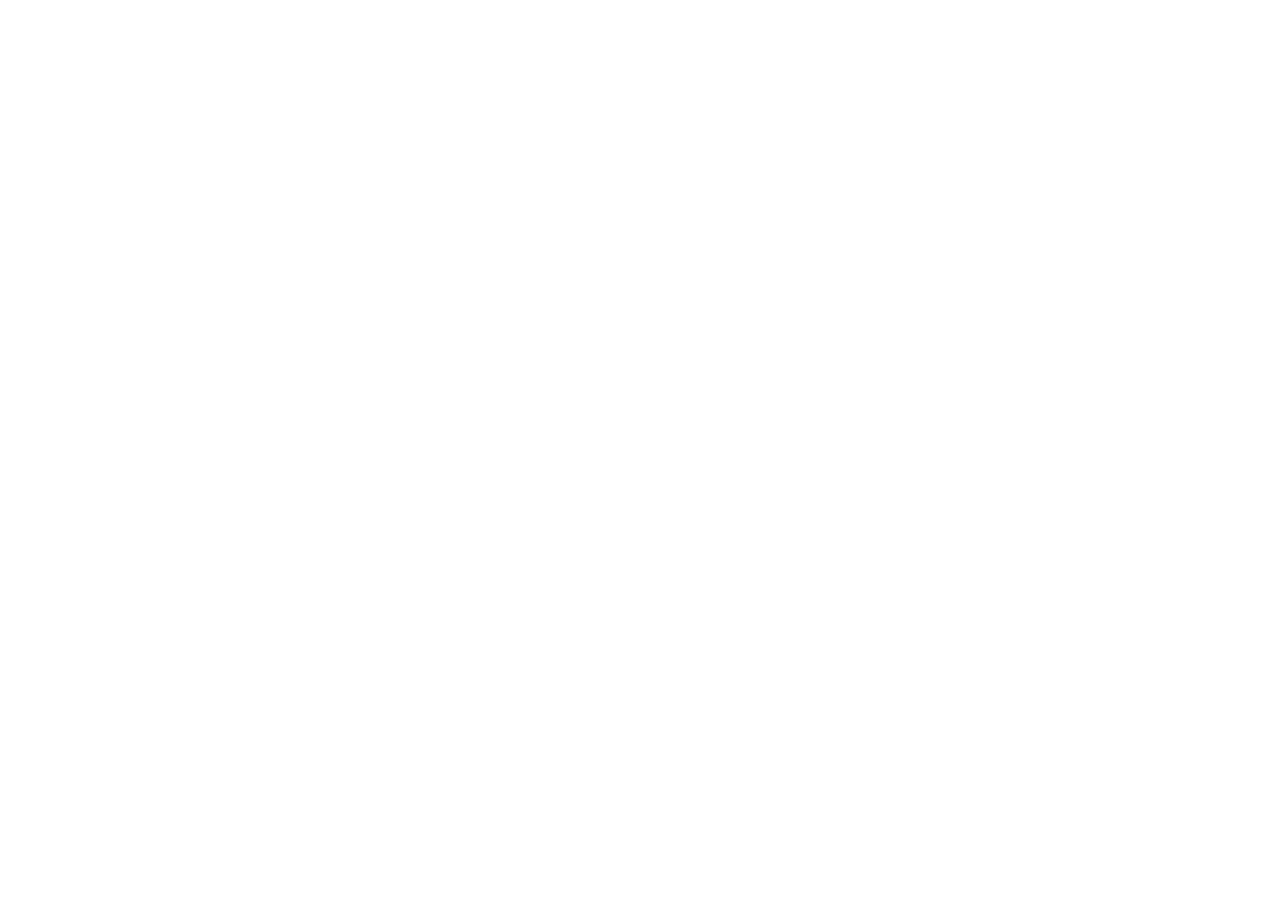
==== index.html @ 2eb8c6b4 "Commit Inicial" ====
<!DOCTYPE html>
<html lang="es">
    <head>
        <meta charset="utf-8">
        <meta http-equiv="X-UA-Compatible" content="IE=edge">
        <meta name="viewport" content="width=device-width, initial-scale=1, shrink-to-fit=no">
        <meta name="description" content="">
        <meta name="author" content="">
        <title>Taller Automotriz Hernández</title>
        <link href="./css/style.css" rel="stylesheet">
    </head>
    <body>
        
    </body>
</html>
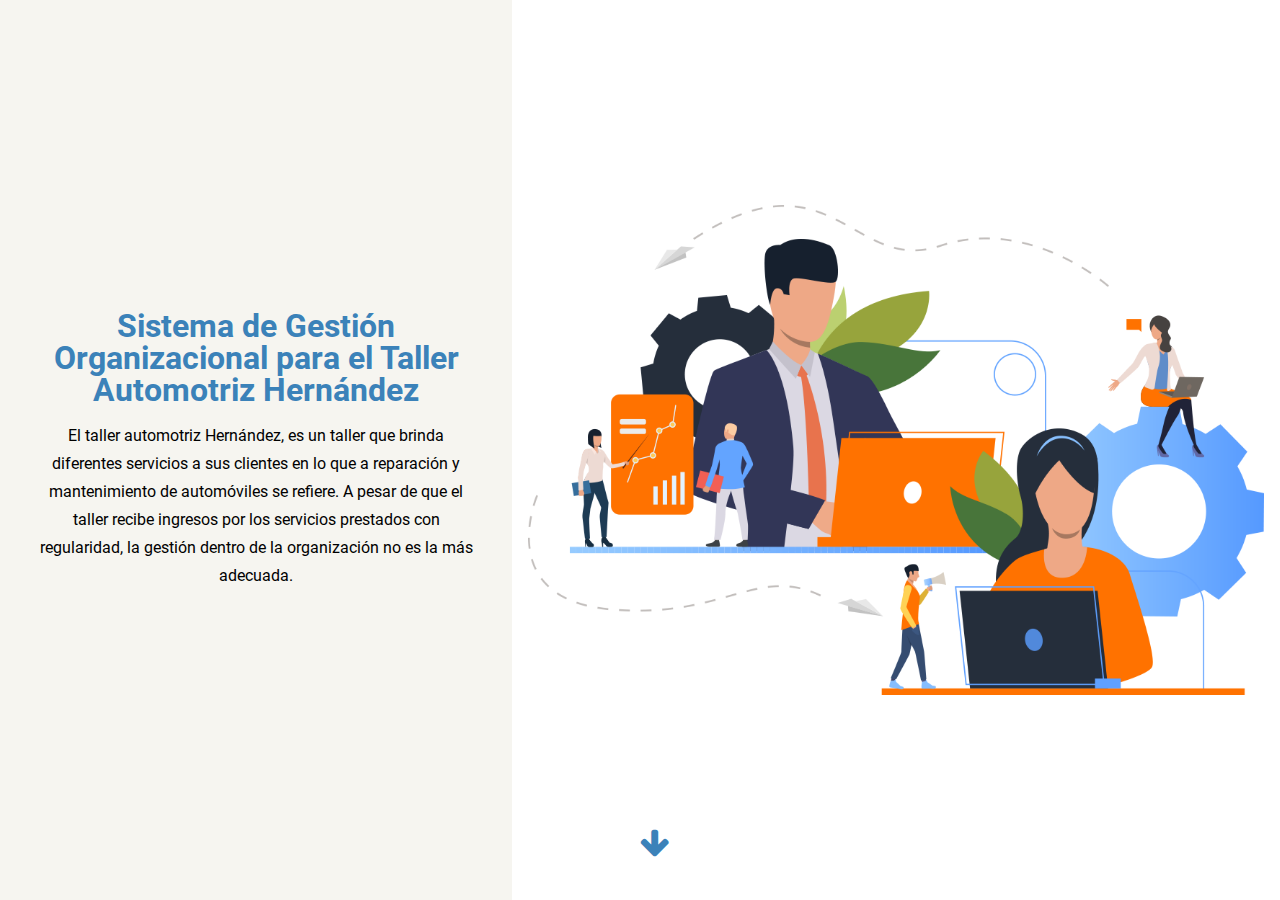
==== commit 87ace4ca: "Completado banner del sitio" ====
--- a/index.html
+++ b/index.html
@@ -8,8 +8,19 @@
         <meta name="author" content="">
         <title>Taller Automotriz Hernández</title>
         <link href="./css/style.css" rel="stylesheet">
+        <link rel="stylesheet" href="./css/Roboto.css">
+        <link rel="stylesheet" href="./css/font-awesome.css">
     </head>
     <body>
-        
+        <section class="banner flex flex-horizontal flex-nowrap flex-center flex-between">
+            <article class="banner-content flex flex-vertical flex-center">
+                <h1>Sistema de Gestión Organizacional para el Taller Automotriz Hernández</h1>
+                <p>
+                    El taller automotriz Hernández, es un taller que brinda diferentes servicios a sus clientes en lo que a reparación y mantenimiento de automóviles se refiere. A pesar de que el taller recibe ingresos por los servicios prestados con regularidad, la gestión dentro de la organización no es la más adecuada.
+                </p>
+            </article>
+            <img src="./img/background.png" alt="banner picture" class="banner-picture">
+            <i class="banner-indicator fa fa-arrow-down"></i>
+        </section>
     </body>
 </html>
--- a/css/style.css
+++ b/css/style.css
@@ -0,0 +1,74 @@
+html, *, *:before, *:after{
+    padding: 0;
+    margin: 0;
+    box-sizing: border-box;
+}
+
+body{
+    min-height: 100vh;
+    font-size: 16px;
+    line-height: 28px;
+    font-family: Roboto;
+    text-rendering: auto;
+    -webkit-font-smoothing: antialiased;
+    -moz-osx-font-smoothing: grayscale;
+}
+
+.flex{
+    display: flex;
+}
+.flex-vertical{
+    flex-direction: column;
+}
+.flex-horizontal{
+    flex-direction: row;
+}
+.flex-nowrap{
+    flex-wrap: nowrap;
+}
+.flex-center{
+    justify-content: center;
+    align-items: center;
+}
+.flex-between{
+    justify-content: space-between;
+}
+
+/* sections style's */
+.banner{
+    height: 100vh;
+}
+.banner-content{
+    position: relative;
+    background-color: #F6F5F0;
+    height: 100%;
+    width: 100%;
+    padding: 2rem;
+    text-align: center;
+}
+.banner-content h1{
+    color: #3B82B9;
+    font-size: 2rem;
+    margin-bottom: 1rem;
+    line-height: 32px;
+}
+.banner-picture{
+    width: calc(60% - 2rem);
+    margin: 1rem;
+}
+.banner-indicator{
+    position: absolute;
+    bottom: 2.5rem;
+    left: 50%;
+    color: #3B82B9;
+    font-size: 2rem !important;
+    animation: banner-indicator-animation 1s infinite alternate-reverse;
+}
+@keyframes banner-indicator-animation{
+    from{
+        transform: translateY(-25%);
+    }
+    to{
+        transform: translateY(25%);
+    }
+}--- a/css/Roboto.css
+++ b/css/Roboto.css
@@ -0,0 +1,27 @@
+@font-face {
+    font-family: Roboto;
+    src: url('../fonts/Roboto/Roboto-Regular.ttf') format('truetype');
+    font-weight: normal;
+    font-style: normal;
+}
+
+@font-face {
+    font-family: Roboto;
+    src: url('../fonts/Roboto/Roboto-Italic.ttf') format('truetype');
+    font-weight: normal;
+    font-style: italic;
+}
+
+@font-face {
+    font-family: Roboto;
+    src: url('../fonts/Roboto/Roboto-Bold.ttf') format('truetype');
+    font-weight: bold;
+    font-style: normal;
+}
+
+@font-face {
+    font-family: Roboto;
+    src: url('../fonts/Roboto/Roboto-BoldItalic.ttf') format('truetype');
+    font-weight: bold;
+    font-style: italic;
+}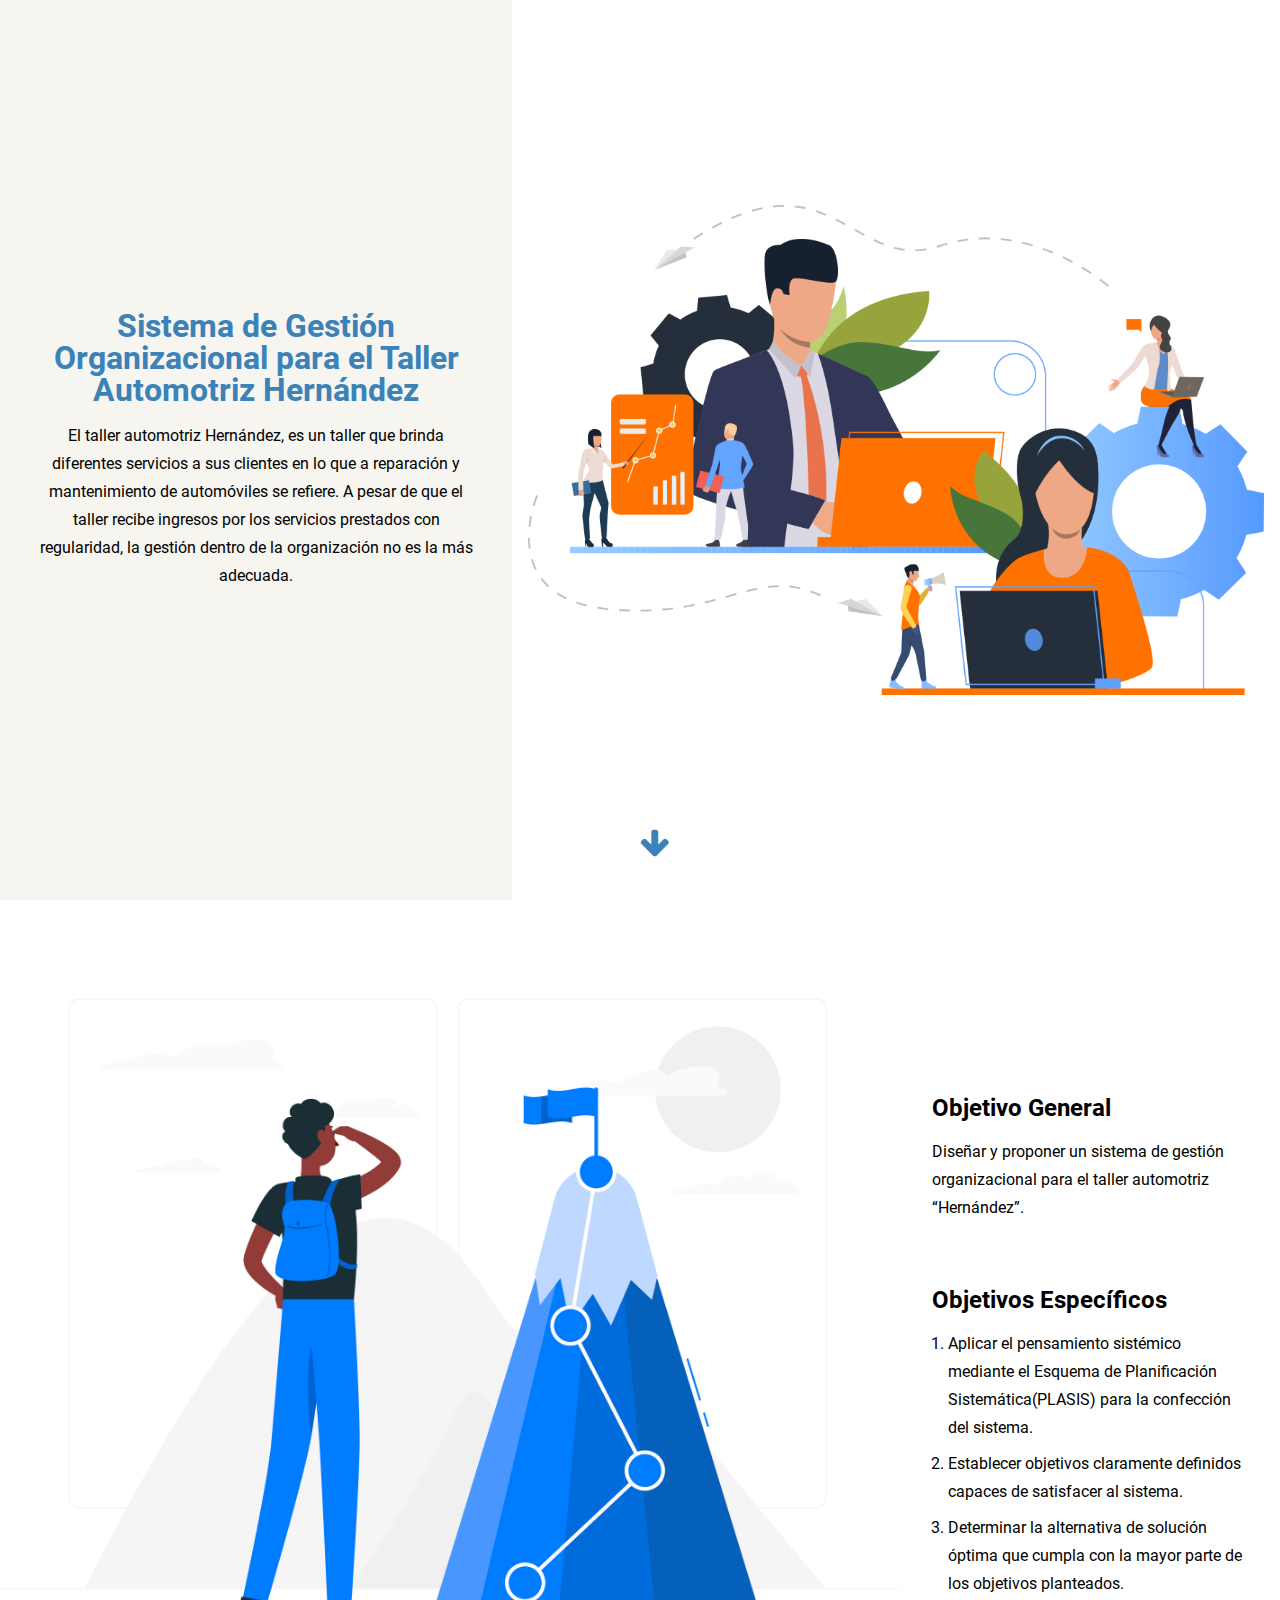
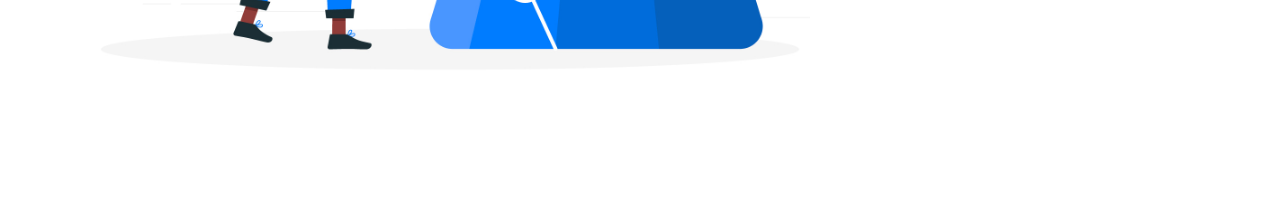
==== commit af4526a1: "Añadida seccion de objetivos en la pantalla principal" ====
--- a/index.html
+++ b/index.html
@@ -12,6 +12,7 @@
         <link rel="stylesheet" href="./css/font-awesome.css">
     </head>
     <body>
+        <!-- Banner secction -->
         <section class="banner flex flex-horizontal flex-nowrap flex-center flex-between">
             <article class="banner-content flex flex-vertical flex-center">
                 <h1>Sistema de Gestión Organizacional para el Taller Automotriz Hernández</h1>
@@ -22,5 +23,35 @@
             <img src="./img/background.png" alt="banner picture" class="banner-picture">
             <i class="banner-indicator fa fa-arrow-down"></i>
         </section>
+
+        <section class="objetives flex flex-horizontal">
+            <img class="objetives-picture" src="./img/goals.jpg" alt="golas picture">
+            
+            <div class="objetives-content flex flex-vertical flex-center">
+                <article class="objetives-content__section">
+                    <h2>Objetivo General</h2>
+                    <p>
+                        Diseñar y proponer un sistema de gestión organizacional para el taller automotriz “Hernández”.
+                    </p>
+                </article cl>
+    
+                <article class="objetives-content__section">
+                    <h2>Objetivos Específicos</h2>
+                    <ol>
+                        <li>
+                            Aplicar el pensamiento sistémico mediante el Esquema de Planificación Sistemática(PLASIS) para la confección del sistema.
+                        </li>
+    
+                        <li>
+                            Establecer objetivos claramente definidos capaces de satisfacer al sistema.
+                        </li>
+    
+                        <li>
+                            Determinar la alternativa de solución óptima que cumpla con la mayor parte de los objetivos planteados.
+                        </li>
+                    </ol>
+                </article>
+            </div>
+        </section>
     </body>
 </html>
--- a/css/style.css
+++ b/css/style.css
@@ -71,4 +71,29 @@
     to{
         transform: translateY(25%);
     }
+}
+
+/* Objetives section style's */
+.objetives{
+    height: 100vh;
+    width: 100%;
+}
+.objetives-picture{
+    height: 100%;
+}
+.objetives-content__section{
+    margin-bottom: 2rem;
+    padding: 1rem 2rem;
+}
+.objetives-content__section:last-child{
+    margin-bottom: 0;
+}
+.objetives-content__section h2{
+    margin-bottom: 1rem;
+}
+.objetives-content__section ol{
+    margin-left: 1rem;
+}
+.objetives-content__section ol li{
+    margin-bottom: .5rem;
 }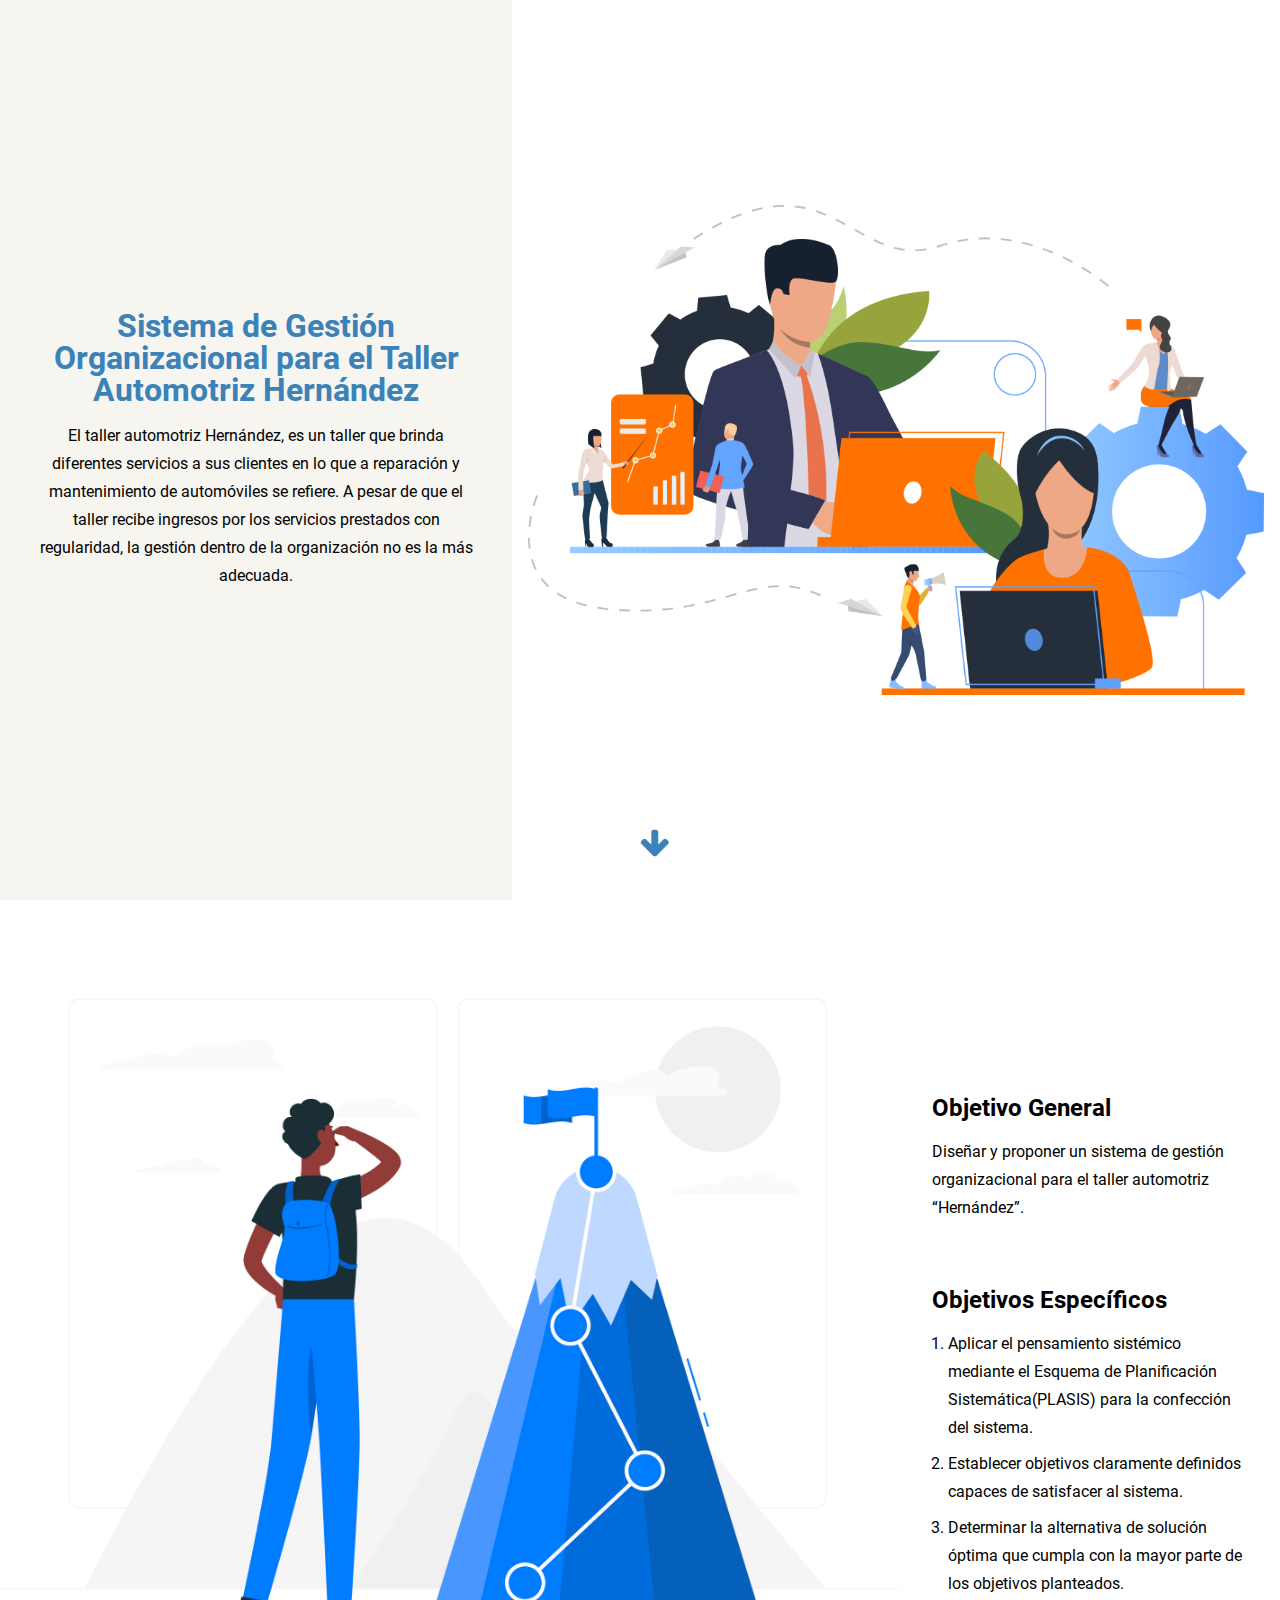
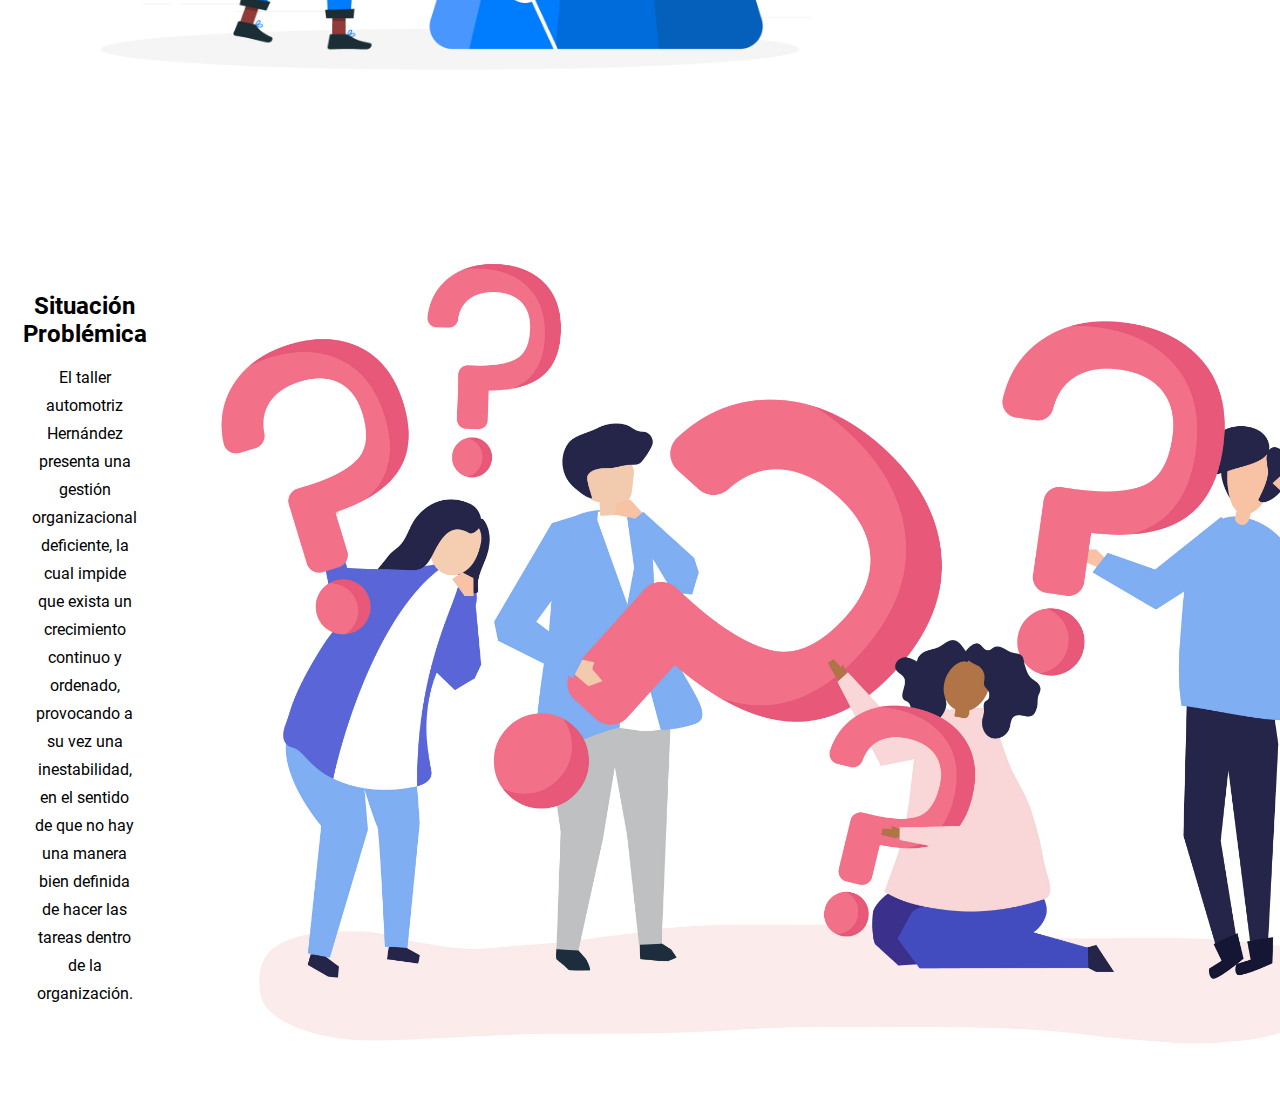
==== commit 0c4d6efb: "Añadida seccion de situacion problemica en la pantalla principal" ====
--- a/index.html
+++ b/index.html
@@ -24,6 +24,7 @@
             <i class="banner-indicator fa fa-arrow-down"></i>
         </section>
 
+        <!-- Objetives section -->
         <section class="objetives flex flex-horizontal">
             <img class="objetives-picture" src="./img/goals.jpg" alt="golas picture">
             
@@ -53,5 +54,17 @@
                 </article>
             </div>
         </section>
+
+        <!-- Problem situation section -->
+        <section class="problems flex flex-horizontal">
+            <article class="problems-content flex flex-vertical flex-center">
+                <h2>Situación Problémica</h2>
+                <p>
+                    El taller automotriz Hernández presenta una gestión organizacional deficiente, la cual impide que exista un crecimiento continuo y ordenado, provocando a su vez una inestabilidad, en el sentido de que no hay una manera bien definida de hacer las tareas dentro de la organización.
+                </p>
+            </article>
+
+            <img class="problems-picture" src="./img/question.jpg" alt="question picture">
+        </section>
     </body>
 </html>
--- a/css/style.css
+++ b/css/style.css
@@ -96,4 +96,22 @@
 }
 .objetives-content__section ol li{
     margin-bottom: .5rem;
+}
+
+/* Problems section style's */
+.problems{
+    height: 100vh;
+    width: 100%;
+}
+.problems-picture{
+    height: 100%;
+}
+.problems-content{
+    text-align: center;
+}
+.problems-content h2{
+    margin-bottom: 1rem;
+}
+.problems-content p{
+    padding: 0 2rem;
 }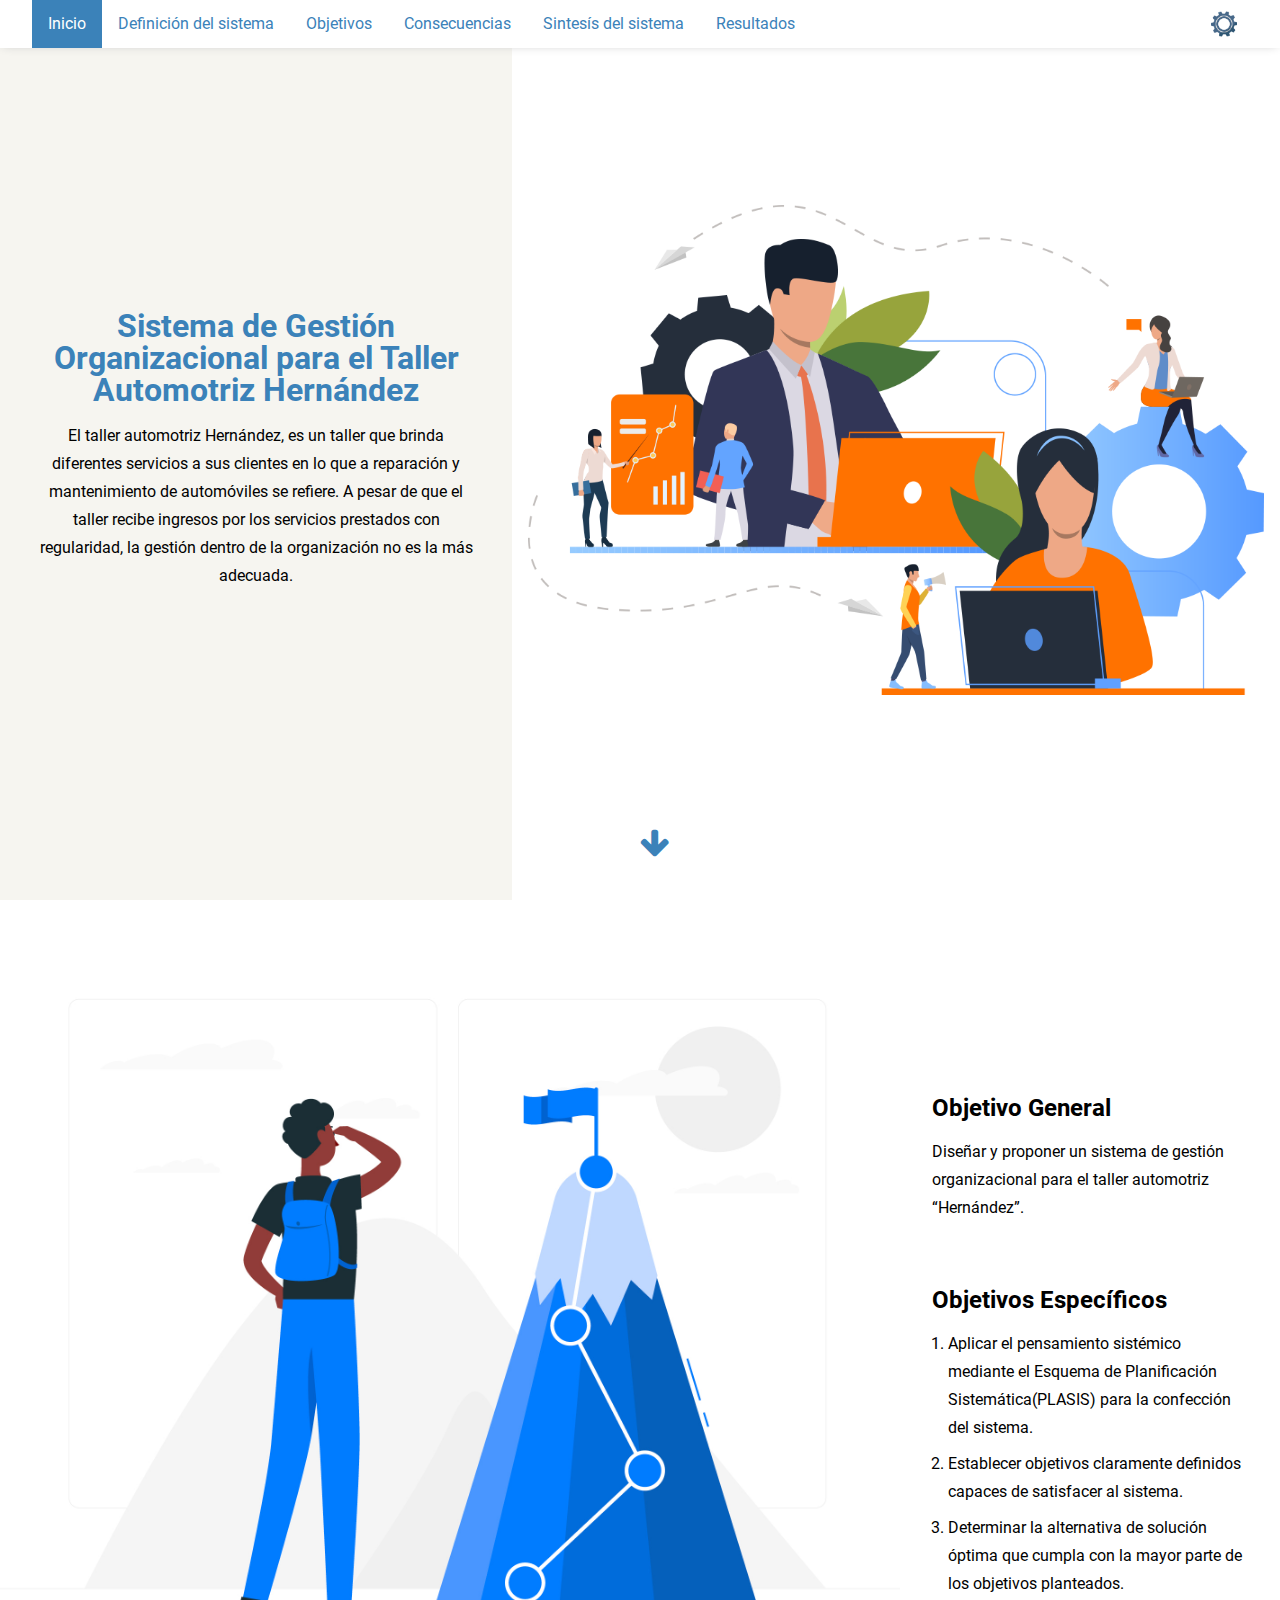
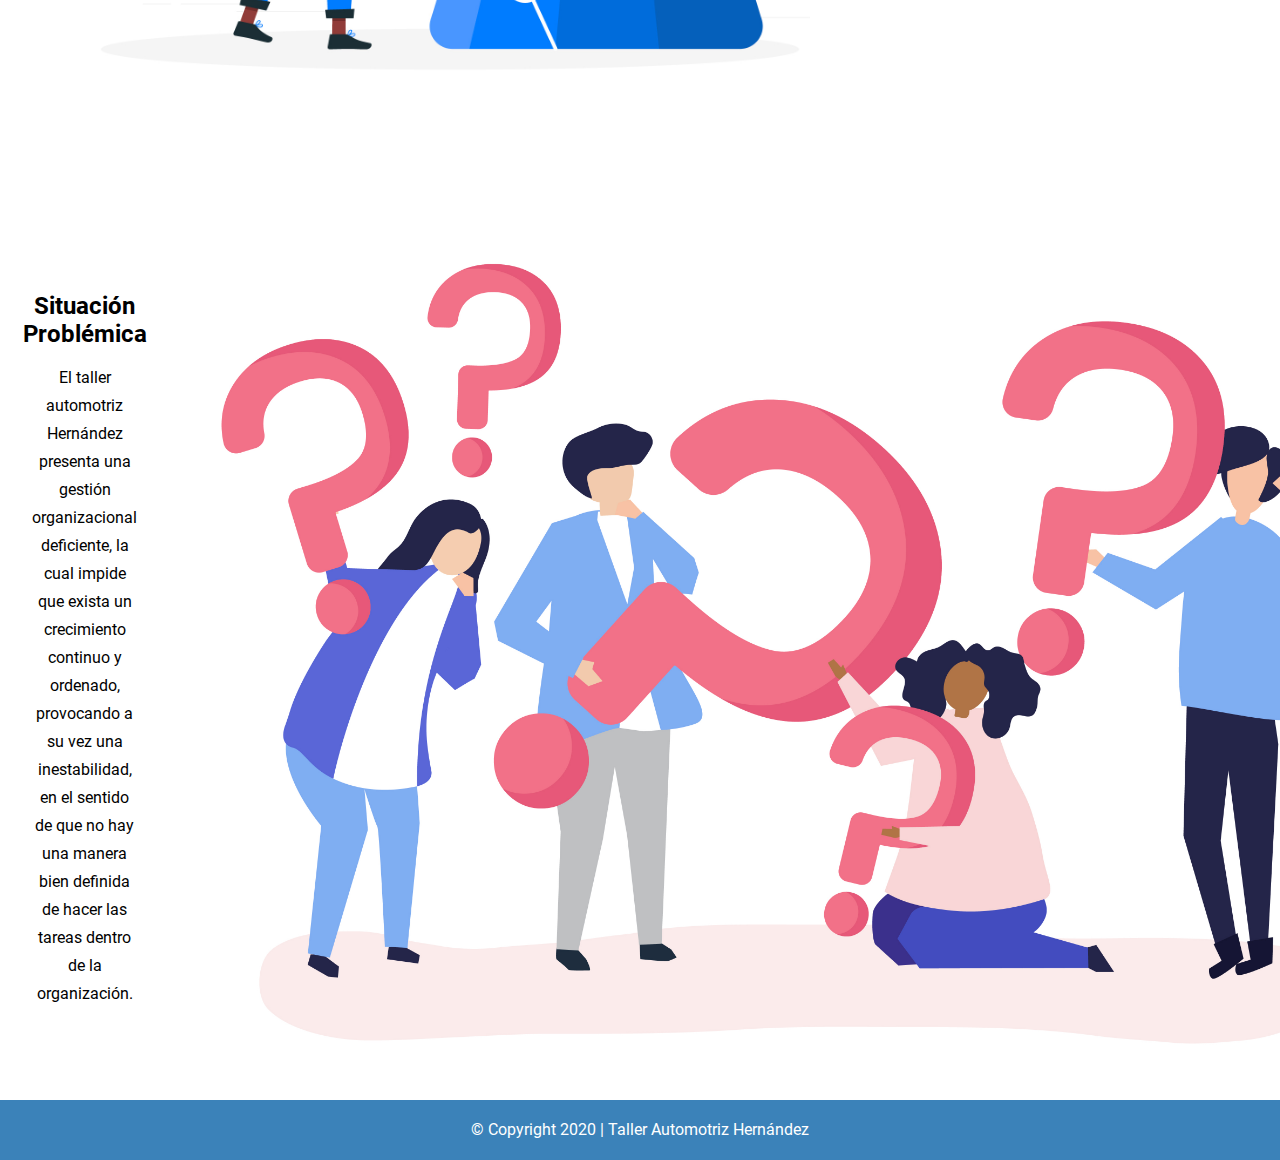
==== commit a6ee98a3: "Añadida barra de navegacion junto con pie de pagina" ====
--- a/index.html
+++ b/index.html
@@ -12,6 +12,21 @@
         <link rel="stylesheet" href="./css/font-awesome.css">
     </head>
     <body>
+        <!-- Navigation Bar section -->
+        <header class="header flex flex-horizontal flex-between">
+            <nav class="navbar">
+                <ul class="flex flex-horizontal">
+                    <li class="active"><a href="#">Inicio</a class></li class="active">
+                    <li><a href="#">Definición del sistema</a></li>
+                    <li><a href="#">Objetivos</a></li>
+                    <li><a href="#">Consecuencias</a></li>
+                    <li><a href="#">Sintesís del sistema</a></li>
+                    <li><a href="#">Resultados</a></li>
+                </ul class>
+            </nav clas>
+            <img class="header-logo" src="./img/logo.jpg" alt="logo-picture">
+        </header>
+
         <!-- Banner secction -->
         <section class="banner flex flex-horizontal flex-nowrap flex-center flex-between">
             <article class="banner-content flex flex-vertical flex-center">
@@ -66,5 +81,10 @@
 
             <img class="problems-picture" src="./img/question.jpg" alt="question picture">
         </section>
+
+        <!-- Footer section -->
+        <footer class="footer">
+            <p>© Copyright 2020 | Taller Automotriz Hernández</p>
+        </footer>
     </body>
 </html>
--- a/css/style.css
+++ b/css/style.css
@@ -12,6 +12,10 @@
     text-rendering: auto;
     -webkit-font-smoothing: antialiased;
     -moz-osx-font-smoothing: grayscale;
+}
+
+a{
+    text-decoration: none;
 }
 
 .flex{
@@ -32,6 +36,48 @@
 }
 .flex-between{
     justify-content: space-between;
+}
+
+/* Header style's */
+.header{
+    position: fixed;
+    top: 0;
+    left: 0;
+    width: 100%;
+    height: 3rem;
+    padding: 0 2rem;
+    align-items: center;
+    background-color: #fff;
+    box-shadow: 0 0 10px -3px #c0c0c0;
+    z-index: 1000;
+}
+.header nav{
+    height: 100%;
+}
+.navbar ul{
+    list-style: none;
+    align-items: center;
+    justify-content: space-evenly;
+    height: 100%;
+    width: 100%;
+}
+.navbar ul li{
+    display: flex;
+    align-items: center;
+    padding: 0 1rem;
+    height: 100%;
+    color: #3B82B9;
+    background-color: #fff;
+}
+.navbar ul li.active{
+    background-color: #3B82B9;
+    color: #fff;
+}
+.header nav a{
+    color: inherit;
+}
+.header-logo{
+    height: 100%;
 }
 
 /* sections style's */
@@ -114,4 +160,12 @@
 }
 .problems-content p{
     padding: 0 2rem;
+}
+
+/* Footer style's */
+.footer{
+    background-color: #3B82B9;
+    padding: 1rem;
+    text-align: center;
+    color: #fff;
 }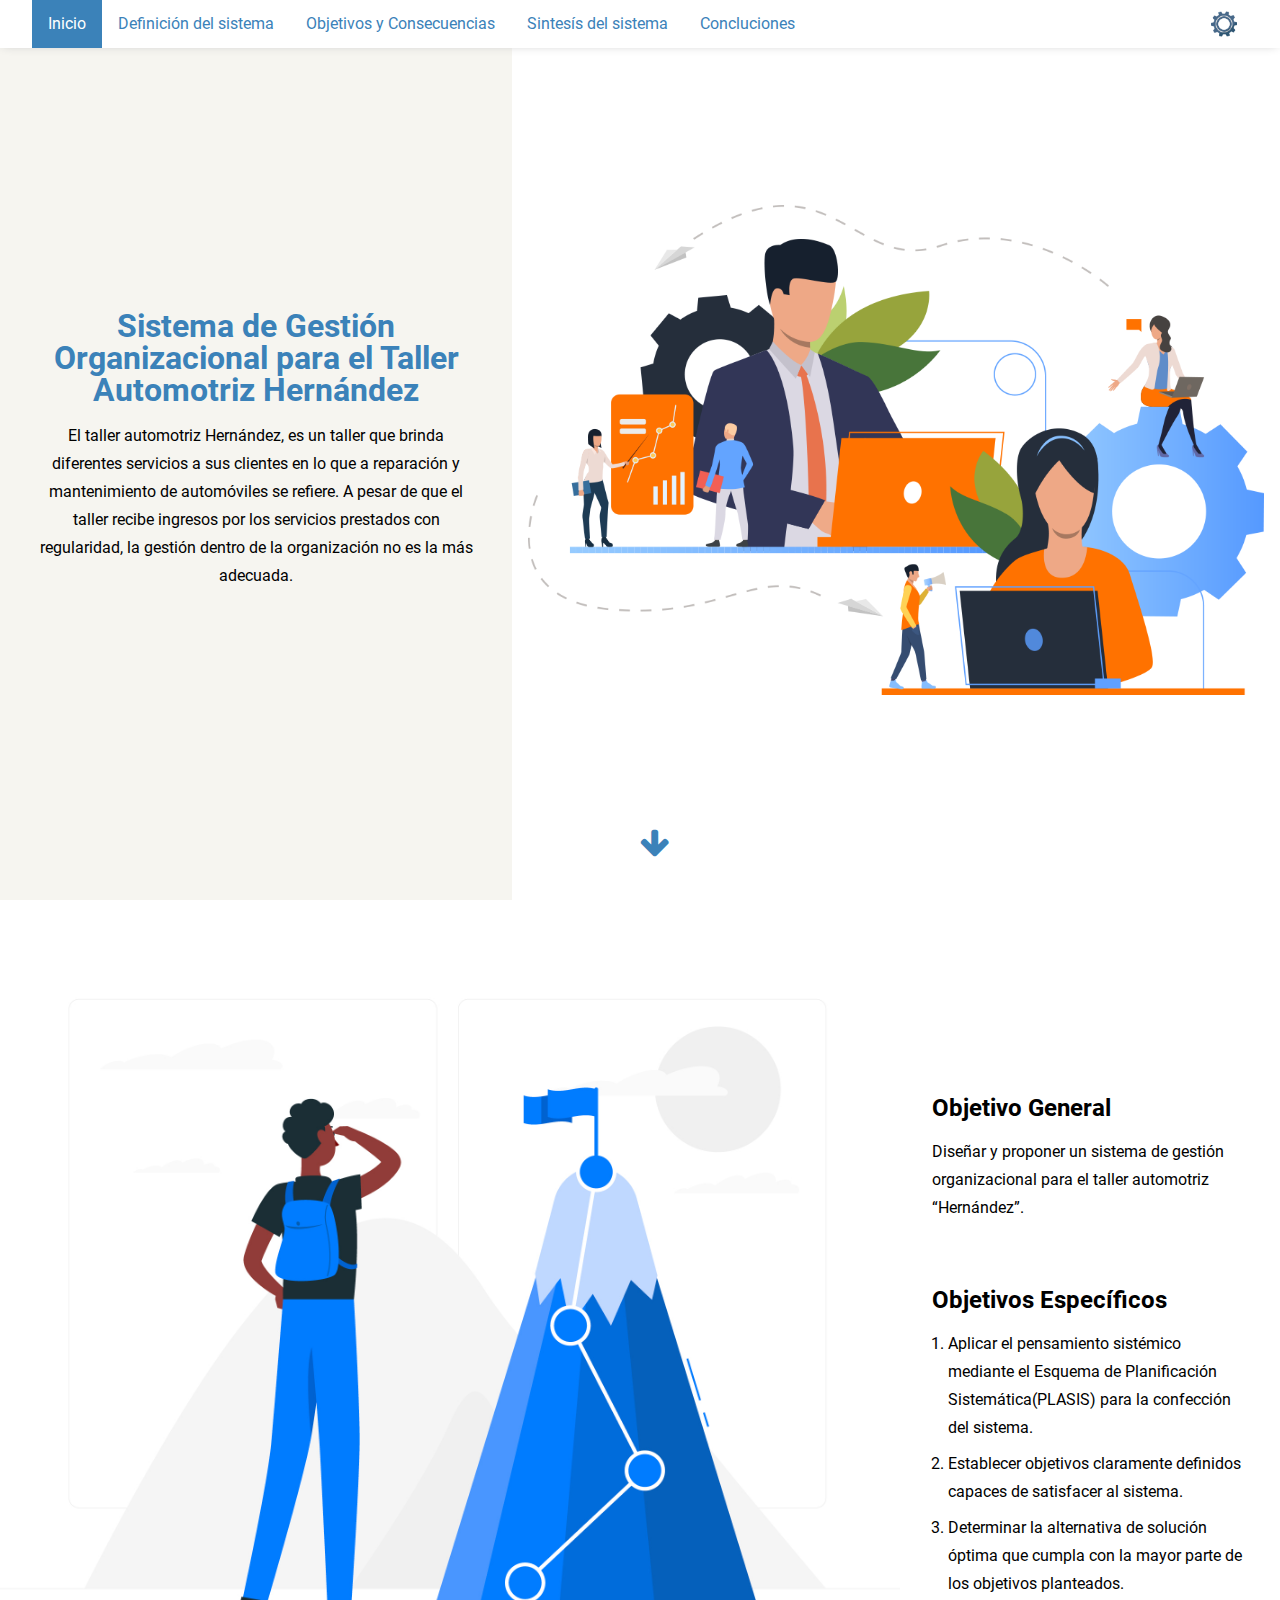
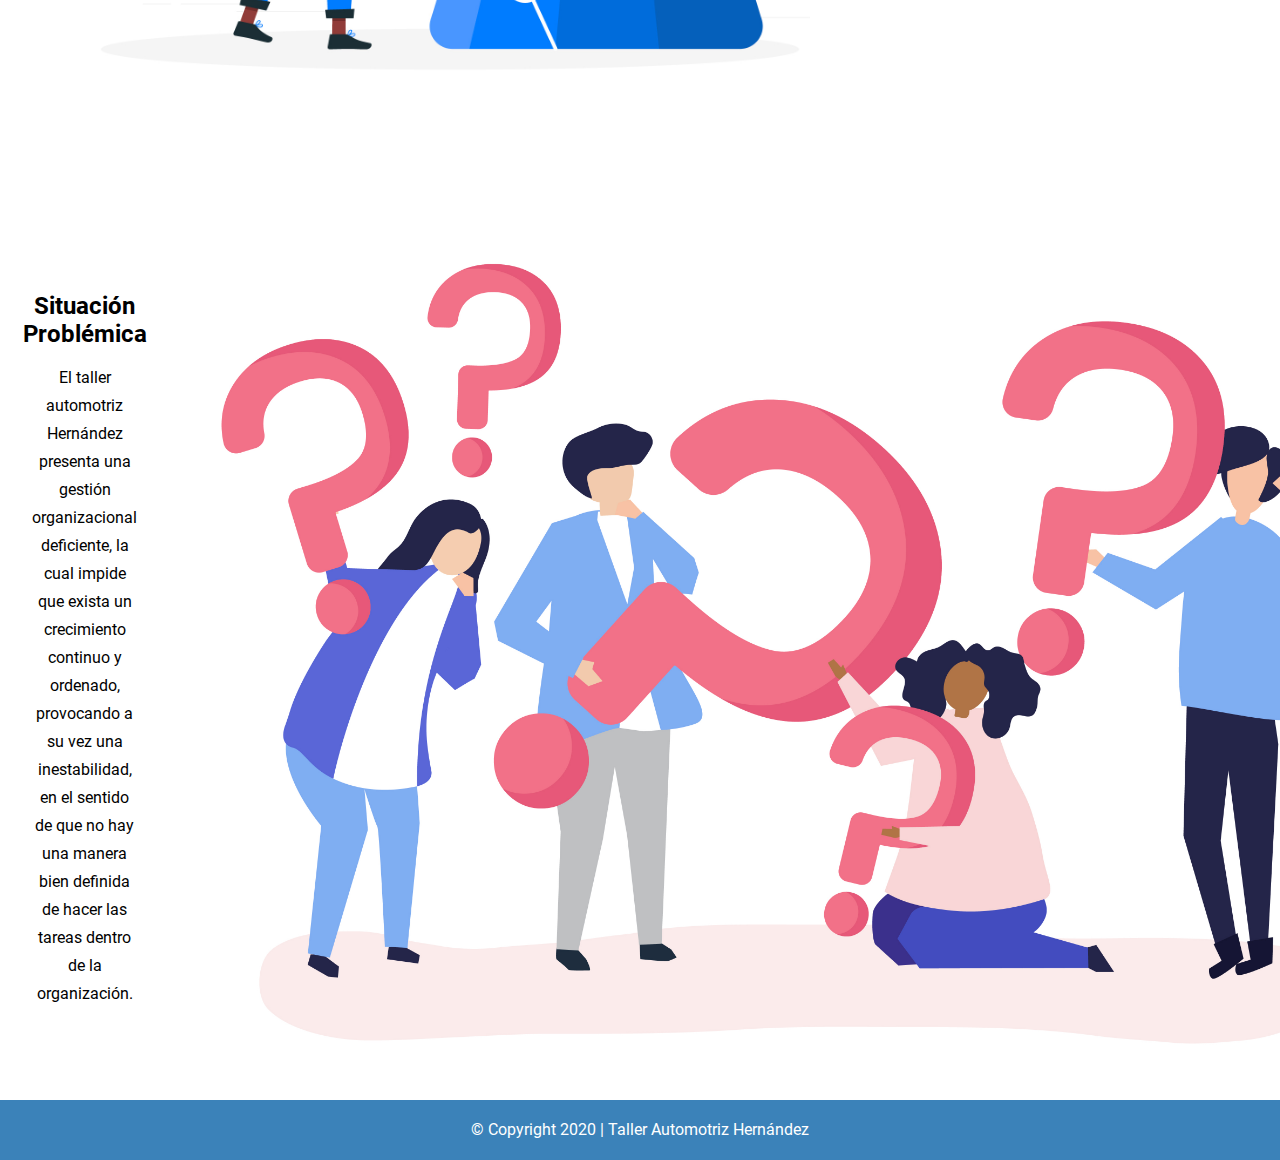
==== commit 7e4d1b81: "Se fucionaron las pantallas de 'Objetivos' y 'Concecuencias'. Se renombro la pantalla 'resultados' a" ====
--- a/index.html
+++ b/index.html
@@ -16,12 +16,11 @@
         <header class="header flex flex-horizontal flex-between">
             <nav class="navbar">
                 <ul class="flex flex-horizontal">
-                    <li class="active"><a href="#">Inicio</a class></li class="active">
-                    <li><a href="#">Definición del sistema</a></li>
-                    <li><a href="#">Objetivos</a></li>
-                    <li><a href="#">Consecuencias</a></li>
-                    <li><a href="#">Sintesís del sistema</a></li>
-                    <li><a href="#">Resultados</a></li>
+                    <li class="active"><a href="/">Inicio</a class></li class="active">
+                    <li><a href="definicion_del_sistema.html">Definición del sistema</a></li>
+                    <li><a href="objetivos.html">Objetivos y Consecuencias</a></li>
+                    <li><a href="sintesis_del_sistema.html">Sintesís del sistema</a></li>
+                    <li><a href="concluciones.html">Concluciones</a></li>
                 </ul class>
             </nav clas>
             <img class="header-logo" src="./img/logo.jpg" alt="logo-picture">
--- a/css/style.css
+++ b/css/style.css
@@ -37,6 +37,31 @@
 .flex-between{
     justify-content: space-between;
 }
+.flex-evenly{
+    justify-content: space-evenly;
+}
+
+.center{
+    width: fit-content;
+    margin: 0 auto;
+}
+
+.pd-1{
+    padding: 1rem;
+}
+
+.section-title{
+    text-align: center;
+    margin-bottom: 1rem;
+}
+
+.section-img{
+    width: 50%;
+}
+
+.w-100{
+    width: 100%;
+}
 
 /* Header style's */
 .header{
@@ -168,4 +193,67 @@
     padding: 1rem;
     text-align: center;
     color: #fff;
+}
+
+/* integrants style's */
+.integrants-content{
+    width: 100%;
+}
+.integrants-content__item{
+    width: 20rem;
+    background-color: #CBDEDE;
+    padding: 1rem 2rem;
+}
+.integrants-content__item h3{
+    margin-bottom: 1rem;
+    height: 3rem;
+    text-align: center;
+}
+.integrants-content__item ul{
+    list-style: none;
+}
+.integrants-content__item ul li{
+    margin-bottom: 1rem;
+    background-color: #009999;
+    color: #fff;
+    padding: .5rem 1rem;
+}
+
+/* Rich Figure style's */
+.rich-figure img{
+    display: block;
+    width: 80%;
+    margin: 0 auto;
+}
+
+.raiz-definition article{
+    width: 50%;
+    padding: 1rem;
+}
+.raiz-definition article img{
+    width: 100%;
+}
+.raiz-definition .section-img{
+    width: 40%;
+}
+
+/* caja negra */
+.caja-negra article{
+    justify-content: space-evenly;
+}
+.caja-negra article div img:first-child{
+    margin-bottom: 1rem;
+}
+
+/* objetives */
+.objetives-content div{
+    width: 50%;
+    padding: 1rem 2rem;
+}
+.objetives-content div:first-child{
+    border-right: 1px dashed #3B82B9;
+    margin-right: 1rem;
+}
+.objetives-content div ol li{
+    margin-bottom: 1rem;
 }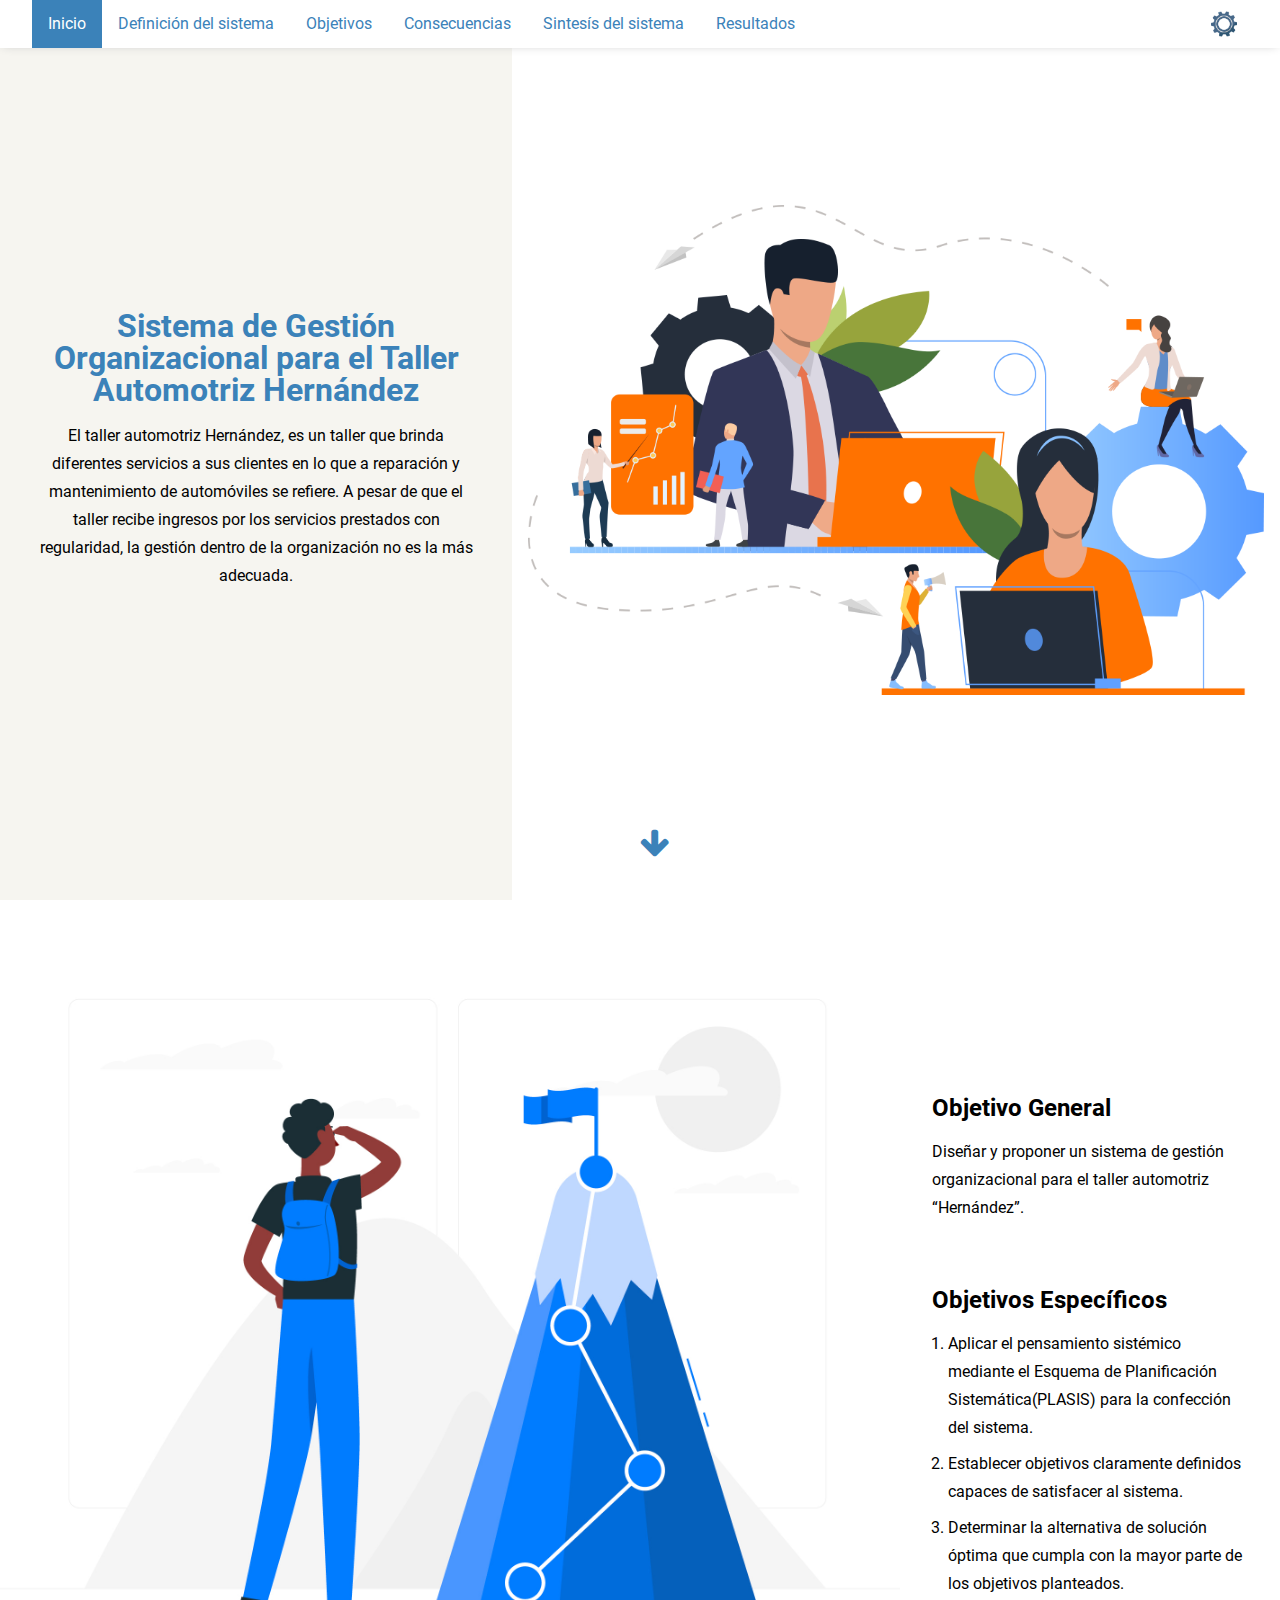
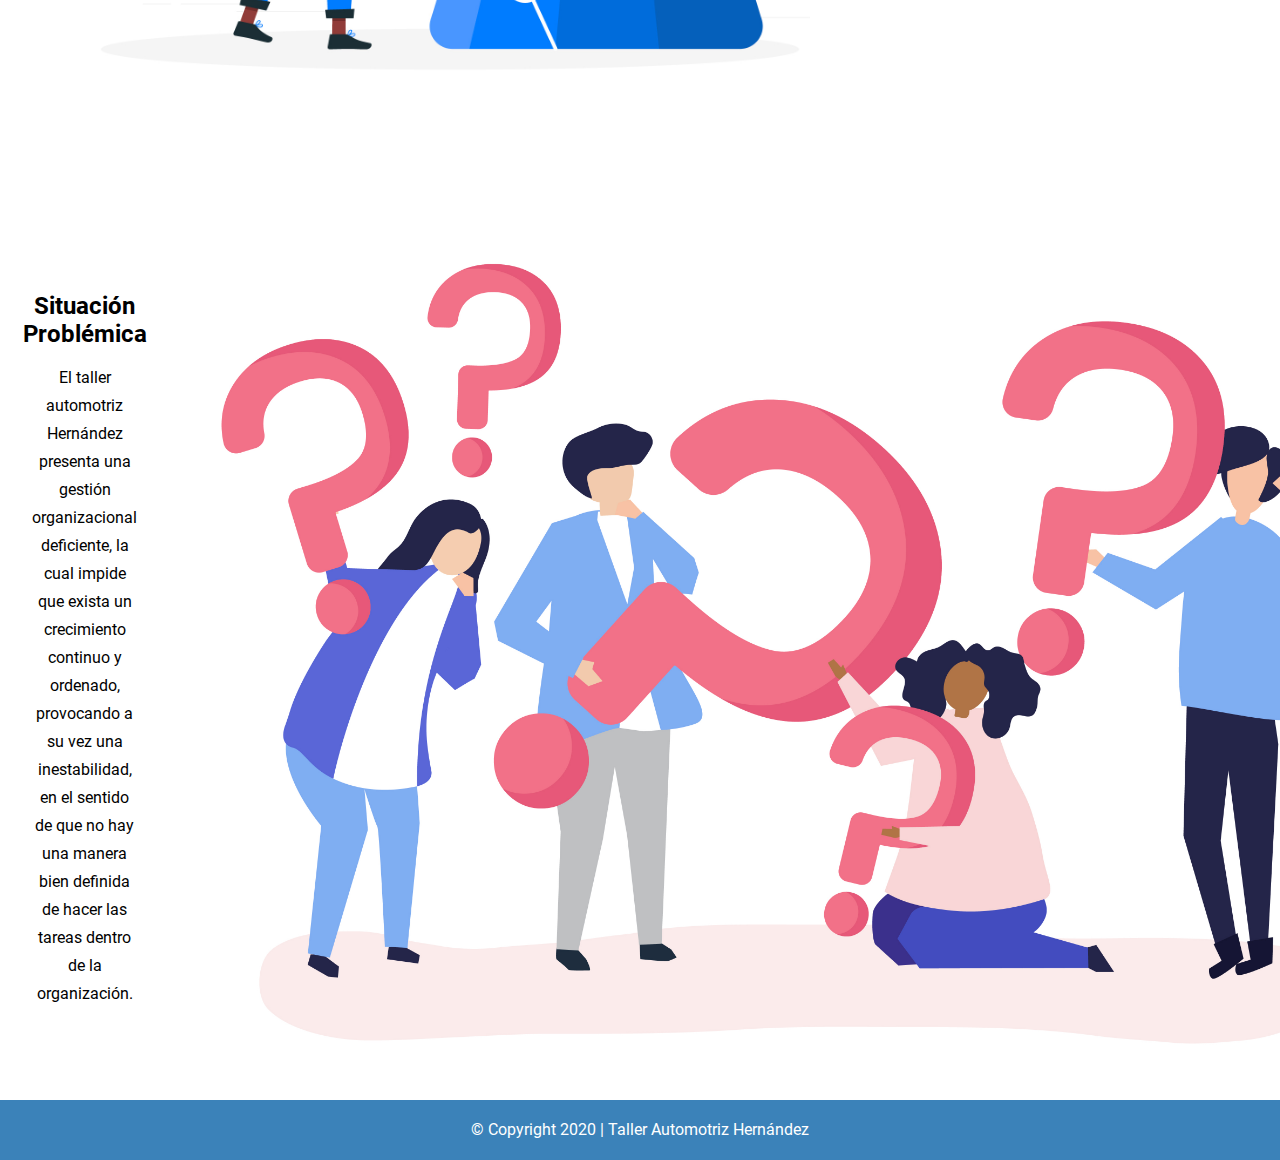
==== commit 2fdeae76: "Añadidos los archivos de las pantallas faltantes del sitio" ====
--- a/index.html
+++ b/index.html
@@ -18,9 +18,10 @@
                 <ul class="flex flex-horizontal">
                     <li class="active"><a href="/">Inicio</a class></li class="active">
                     <li><a href="definicion_del_sistema.html">Definición del sistema</a></li>
-                    <li><a href="objetivos.html">Objetivos y Consecuencias</a></li>
+                    <li><a href="objetivos.html">Objetivos</a></li>
+                    <li><a href="consecuencias.html">Consecuencias</a></li>
                     <li><a href="sintesis_del_sistema.html">Sintesís del sistema</a></li>
-                    <li><a href="concluciones.html">Concluciones</a></li>
+                    <li><a href="resultados.html">Resultados</a></li>
                 </ul class>
             </nav clas>
             <img class="header-logo" src="./img/logo.jpg" alt="logo-picture">
--- a/css/style.css
+++ b/css/style.css
@@ -126,6 +126,7 @@
 .banner-picture{
     width: calc(60% - 2rem);
     margin: 1rem;
+    object-fit: contain;
 }
 .banner-indicator{
     position: absolute;
@@ -256,4 +257,20 @@
 }
 .objetives-content div ol li{
     margin-bottom: 1rem;
+}
+
+/* recomendation */
+.recomendation{
+    padding: 1rem 2rem; 
+    justify-content: center;
+}
+.recomendation p{
+    margin-bottom: 1rem;
+}
+.recomendation ul{
+    margin-left: 1rem;
+    text-align: left;
+}
+.recomendation ul li{
+    margin-bottom: 1rem;
 }